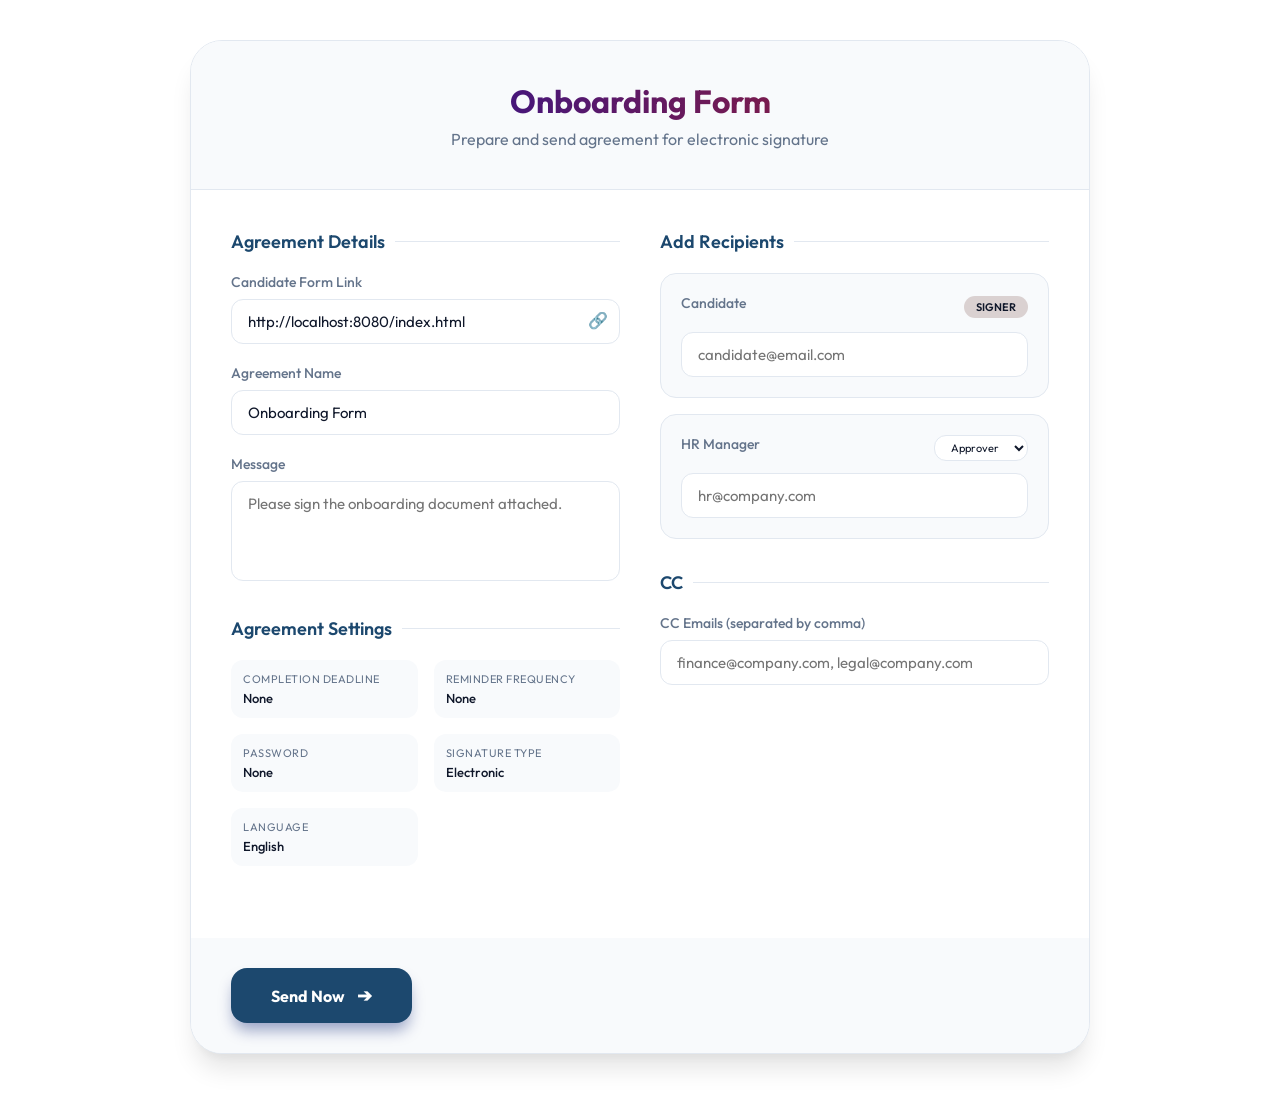
==== src/main/resources/static/hr-dashboard.html @ 6d49c236 "Merged frontend" ====
<!DOCTYPE html>
<html lang="en">

<head>
    <meta charset="UTF-8">
    <meta name="viewport" content="width=device-width, initial-scale=1.0">
    <title>HR Dashboard | Onboarding Agreement</title>
    <link rel="preconnect" href="https://fonts.googleapis.com">
    <link rel="preconnect" href="https://fonts.gstatic.com" crossorigin>
    <link href="https://fonts.googleapis.com/css2?family=Outfit:wght@300;400;600;700&display=swap" rel="stylesheet">
    <style>
        :root {
            --primary: #dad1d1;
            --primary-light: #1c486e;
            --primary-dark: #1c486e;
            --secondary:#1c486e
            --bg-light: #f1f5f9;
            --card-bg: #ffffff;
            --header-bg: #f8fafc;
            --text-main: #0f172a;
            --text-muted: #64748b;
            --border: #e2e8f0;
            --input-bg: #ffffff;
        }

        * {
            margin: 0;
            padding: 0;
            box-sizing: border-box;
            font-family: 'Outfit', sans-serif;
        }

        body {
            min-height: 100vh;
            background: radial-gradient(circle at top left, #ffffff, #ffffff);
            color: var(--text-main);
            display: flex;
            align-items: center;
            justify-content: center;
            padding: 40px 20px;
        }

        .container {
            max-width: 900px;
            width: 100%;
            background: var(--card-bg);
            backdrop-filter: blur(20px);
            border-radius: 32px;
            border: 1px solid var(--border);
            box-shadow: 0 20px 25px -5px rgba(0, 0, 0, 0.1), 0 10px 10px -5px rgba(0, 0, 0, 0.04);
            overflow: hidden;
            animation: slideUp 0.8s ease-out;
        }

        @keyframes slideUp {
            from {
                opacity: 0;
                transform: translateY(30px);
            }

            to {
                opacity: 1;
                transform: translateY(0);
            }
        }

        .header {
            padding: 40px;
            background: var(--header-bg);
            border-bottom: 1px solid var(--border);
            text-align: center;
        }

        h1 {
            font-size: 32px;
            font-weight: 700;
            background: linear-gradient(to right, #1311a7, #ac2121);
            -webkit-background-clip: text;
            background-clip: text;
            -webkit-text-fill-color: transparent;
            margin-bottom: 8px;
        }

        .subtitle {
            color: var(--text-muted);
            font-size: 16px;
        }

        .content {
            padding: 40px;
            display: grid;
            grid-template-columns: 1fr 1fr;
            gap: 40px;
        }

        @media (max-width: 768px) {
            .content {
                grid-template-columns: 1fr;
            }
        }

        .section {
            margin-bottom: 32px;
        }

        .section h2 {
            font-size: 18px;
            font-weight: 600;
            color: var(--primary-light);
            margin-bottom: 20px;
            display: flex;
            align-items: center;
            gap: 10px;
        }

        .section h2::after {
            content: "";
            flex: 1;
            height: 1px;
            background: var(--border);
        }

        .form-group {
            margin-bottom: 20px;
        }

        label {
            display: block;
            font-size: 14px;
            font-weight: 500;
            color: var(--text-muted);
            margin-bottom: 8px;
        }

        input[type="text"],
        input[type="email"],
        textarea,
        select {
            width: 100%;
            padding: 12px 16px;
            background: var(--input-bg);
            border: 1px solid var(--border);
            border-radius: 12px;
            color: var(--text-main);
            font-size: 15px;
            transition: all 0.3s ease;
            outline: none;
        }

        input:focus,
        textarea:focus,
        select:focus {
            border-color: var(--primary);
            box-shadow: 0 0 0 4px rgba(79, 70, 229, 0.1);
            background: #fff;
        }

        textarea {
            height: 100px;
            resize: none;
        }

        .file-upload-wrapper {
            position: relative;
            padding: 20px;
            border: 2px dashed var(--border);
            border-radius: 16px;
            text-align: center;
            transition: all 0.3s ease;
            cursor: pointer;
        }

        .file-upload-wrapper:hover {
            border-color: var(--primary);
            background: rgba(99, 102, 241, 0.05);
        }

        .settings-grid {
            display: grid;
            grid-template-columns: 1fr 1fr;
            gap: 16px;
        }

        .setting-item {
            background: #f8fafc;
            padding: 12px;
            border-radius: 12px;
            font-size: 13px;
        }

        .setting-item span {
            display: block;
            color: var(--text-muted);
            font-size: 11px;
            margin-bottom: 4px;
            text-transform: uppercase;
            letter-spacing: 0.5px;
        }

        .setting-item strong {
            color: var(--text-main);
            font-weight: 500;
        }

        .recipient-card {
            background: #f8fafc;
            padding: 20px;
            border-radius: 16px;
            margin-bottom: 16px;
            border: 1px solid var(--border);
        }

        .recipient-header {
            display: flex;
            justify-content: space-between;
            align-items: center;
            margin-bottom: 12px;
        }

        .badge {
            padding: 4px 12px;
            background: var(--primary);
            border-radius: 100px;
            font-size: 11px;
            font-weight: 600;
            text-transform: uppercase;
        }

        .footer {
            padding: 30px 40px;
            background: #f8fafc;
            display: flex;
            justify-content: space-between;
            align-items: center;
        }

        .btn-send {
            padding: 16px 40px;
            background:#1c486e;
            color: white;
            border: none;
            border-radius: 16px;
            font-size: 16px;
            font-weight: 700;
            cursor: pointer;
            transition: all 0.3s cubic-bezier(0.4, 0, 0.2, 1);
            box-shadow: 0 10px 15px -3px rgba(3, 28, 112, 0.4);
            display: flex;
            align-items: center;
            gap: 12px;
        }

        .btn-send:hover {
            transform: translateY(-2px) scale(1.02);
            box-shadow: 0 20px 25px -5px rgba(99, 102, 241, 0.5);
        }

        .btn-send:active {
            transform: translateY(0);
        }

        .btn-send:disabled {
            background: #475569;
            box-shadow: none;
            cursor: not-allowed;
            transform: none;
        }

        .status-toast {
            position: fixed;
            bottom: 30px;
            right: 30px;
            padding: 16px 24px;
            border-radius: 12px;
            background: #10b981;
            color: white;
            box-shadow: 0 20px 25px -5px rgba(0, 0, 0, 0.2);
            display: none;
            z-index: 1000;
            animation: fadeInRight 0.3s ease-out;
        }

        @keyframes fadeInRight {
            from {
                opacity: 0;
                transform: translateX(20px);
            }

            to {
                opacity: 1;
                transform: translateX(0);
            }
        }

        .loader {
            width: 20px;
            height: 20px;
            border: 2px solid rgba(255, 255, 255, 0.3);
            border-top-color: white;
            border-radius: 50%;
            animation: spin 0.8s linear infinite;
            display: none;
        }

        @keyframes spin {
            to {
                transform: rotate(360deg);
            }
        }
    </style>
</head>

<body>

    <div class="container">
        <header class="header">
            <h1>Onboarding Form</h1>
            <p class="subtitle">Prepare and send agreement for electronic signature</p>
        </header>

        <div class="content">
            <!-- Left Column: Details & Settings -->
            <div class="left-col">
                <div class="section">
                    <h2>Agreement Details</h2>

                    <div class="form-group">
                        <label>Candidate Form Link</label>
                        <div style="position: relative;">
                            <input type="text" id="formLink" value="http://localhost:8080/index.html"
                                placeholder="Enter form URL...">
                            <span style="position: absolute; right: 12px; top: 11px; cursor: help;"
                                title="This link will be sent in the email">🔗</span>
                        </div>
                    </div>

                    <div class="form-group">
                        <label>Agreement Name</label>
                        <input type="text" id="agreementName" value="Onboarding Form">
                    </div>

                    <div class="form-group">
                        <label>Message</label>
                        <textarea id="message" placeholder="Please sign the onboarding document attached."></textarea>
                    </div>
                </div>

                <div class="section">
                    <h2>Agreement Settings</h2>
                    <div class="settings-grid">
                        <div class="setting-item">
                            <span>Completion deadline</span>
                            <strong>None</strong>
                        </div>
                        <div class="setting-item">
                            <span>Reminder frequency</span>
                            <strong>None</strong>
                        </div>
                        <div class="setting-item">
                            <span>Password</span>
                            <strong>None</strong>
                        </div>
                        <div class="setting-item">
                            <span>Signature type</span>
                            <strong>Electronic</strong>
                        </div>
                        <div class="setting-item">
                            <span>Language</span>
                            <strong>English</strong>
                        </div>
                    </div>
                </div>
            </div>

            <!-- Right Column: Recipients & CC -->
            <div class="right-col">
                <div class="section">
                    <h2>Add Recipients</h2>

                    <div class="recipient-card">
                        <div class="recipient-header">
                            <label>Candidate</label>
                            <span class="badge">Signer</span>
                        </div>
                        <input type="email" id="candidateEmail" placeholder="candidate@email.com">
                    </div>

                    <div class="recipient-card">
                        <div class="recipient-header">
                            <label>HR Manager</label>
                            <select style="width: auto; padding: 4px 12px; font-size: 11px; height: auto;">
                                <option>Approver</option>
                                <option>Signer</option>
                            </select>
                        </div>
                        <input type="email" id="hrEmail" placeholder="hr@company.com">
                    </div>
                </div>

                <div class="section">
                    <h2>CC</h2>
                    <div class="form-group">
                        <label>CC Emails (separated by comma)</label>
                        <input type="text" id="ccEmails" placeholder="finance@company.com, legal@company.com">
                    </div>
                </div>
            </div>
        </div>

        <footer class="footer">
            <button class="btn-send" id="sendBtn" onclick="sendForm()">
                <div class="loader" id="loader"></div>
                <span id="btnText">Send Now</span>
                <span style="font-size: 18px;">➔</span>
            </button>
        </footer>
    </div>

    <div id="toast" class="status-toast"></div>

    <script>
        function sendForm() {
            const btn = document.getElementById('sendBtn');
            const loader = document.getElementById('loader');
            const btnText = document.getElementById('btnText');
            const toast = document.getElementById('toast');

            const data = {
                agreementName: document.getElementById('agreementName').value,
                message: document.getElementById('message').value,
                formLink: document.getElementById('formLink').value,
                candidateEmail: document.getElementById('candidateEmail').value,
                hrEmail: document.getElementById('hrEmail').value,
                ccEmails: document.getElementById('ccEmails').value
            };

            if (!data.candidateEmail || !data.candidateEmail.includes('@')) {
                showToast("Please enter a valid candidate email.", "#ef4444");
                return;
            }

            // UI Loading state
            btn.disabled = true;
            loader.style.display = "block";
            btnText.innerText = "Processing...";

            fetch("/api/send-form", {
                method: "POST",
                headers: { "Content-Type": "application/json" },
                body: JSON.stringify(data)
            })
                .then(async res => {
                    const text = await res.text();
                    if (res.ok) {
                        showToast("Agreement sent successfully!", "#10b981");
                    } else {
                        showToast("Error: " + text, "#ef4444");
                    }
                })
                .catch(err => {
                    showToast("Network error occurred.", "#ef4444");
                })
                .finally(() => {
                    btn.disabled = false;
                    loader.style.display = "none";
                    btnText.innerText = "Send Now";
                });
        }

        function showToast(msg, bg) {
            const toast = document.getElementById('toast');
            toast.innerText = msg;
            toast.style.background = bg;
            toast.style.display = "block";
            setTimeout(() => {
                toast.style.display = "none";
            }, 4000);
        }
    </script>
</body>

</html>
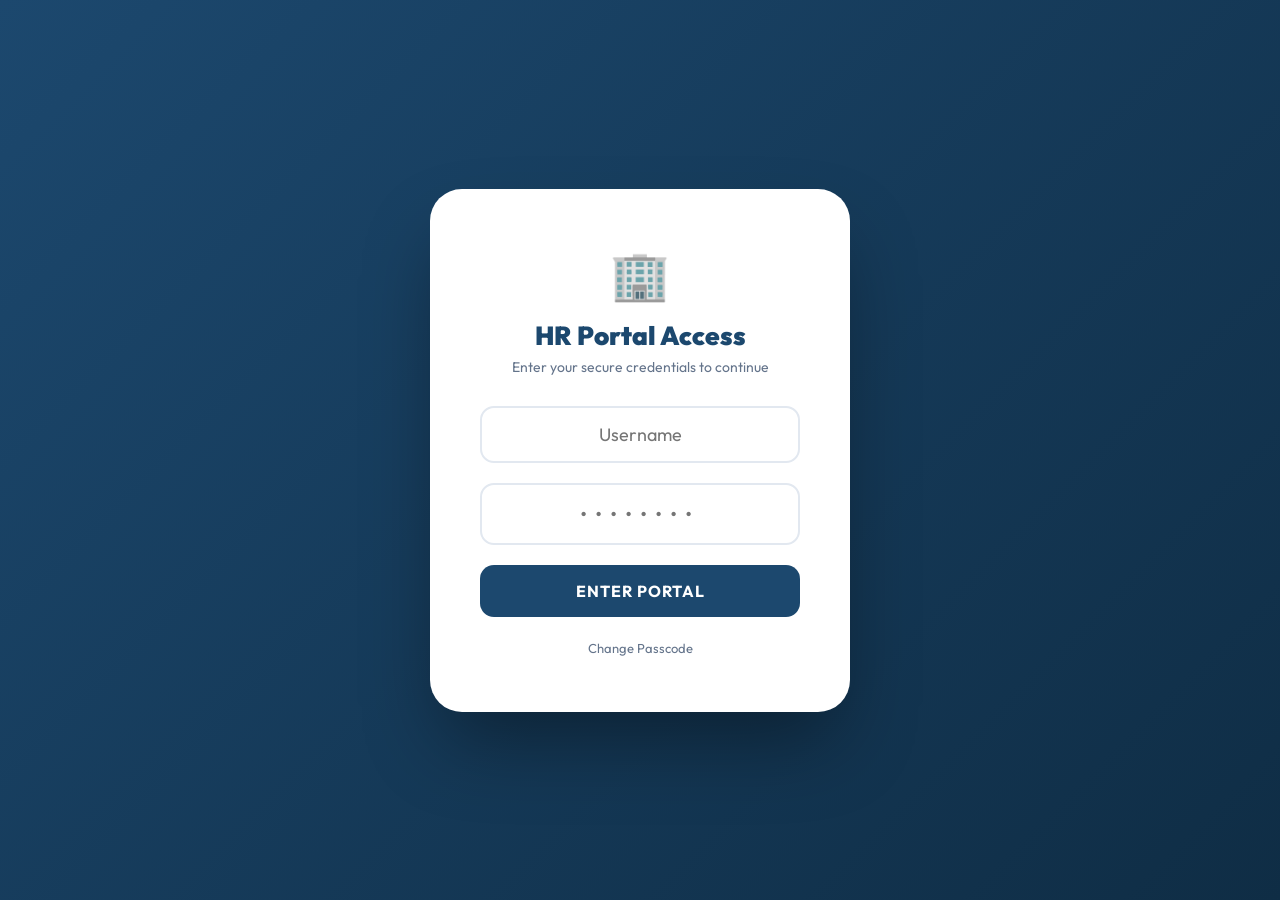
==== commit 2bcef7ed: "added hr process" ====
--- a/src/main/resources/static/hr-dashboard.html
+++ b/src/main/resources/static/hr-dashboard.html
@@ -1,482 +1,340 @@
 <!DOCTYPE html>
 <html lang="en">
-
 <head>
     <meta charset="UTF-8">
     <meta name="viewport" content="width=device-width, initial-scale=1.0">
-    <title>HR Dashboard | Onboarding Agreement</title>
-    <link rel="preconnect" href="https://fonts.googleapis.com">
-    <link rel="preconnect" href="https://fonts.gstatic.com" crossorigin>
-    <link href="https://fonts.googleapis.com/css2?family=Outfit:wght@300;400;600;700&display=swap" rel="stylesheet">
+    <title>HR Portal | Natco Pharma</title>
+    <link href="https://fonts.googleapis.com/css2?family=Outfit:wght@300;400;600;700;900&display=swap" rel="stylesheet">
     <style>
         :root {
-            --primary: #dad1d1;
-            --primary-light: #1c486e;
-            --primary-dark: #1c486e;
-            --secondary:#1c486e
-            --bg-light: #f1f5f9;
-            --card-bg: #ffffff;
-            --header-bg: #f8fafc;
-            --text-main: #0f172a;
+            --primary: #1c486e;
+            --primary-light: #2c5e8c;
+            --secondary: #10b981;
+            --bg: #f0f4f8;
+            --border: #e2e8f0;
             --text-muted: #64748b;
-            --border: #e2e8f0;
-            --input-bg: #ffffff;
-        }
-
-        * {
-            margin: 0;
-            padding: 0;
-            box-sizing: border-box;
-            font-family: 'Outfit', sans-serif;
-        }
+        }
+        * { margin: 0; padding: 0; box-sizing: border-box; font-family: 'Outfit', sans-serif; }
 
         body {
             min-height: 100vh;
-            background: radial-gradient(circle at top left, #ffffff, #ffffff);
-            color: var(--text-main);
-            display: flex;
+            background: linear-gradient(135deg, #1c486e 0%, #0f2d45 100%);
+            display: flex;
+            flex-direction: column;
             align-items: center;
             justify-content: center;
-            padding: 40px 20px;
-        }
-
-        .container {
-            max-width: 900px;
+        }
+
+        /* ── Login Overlay ── */
+        #authOverlay {
+            position: fixed;
+            inset: 0;
+            background: linear-gradient(135deg, #1c486e 0%, #0f2d45 100%);
+            display: flex;
+            align-items: center;
+            justify-content: center;
+            z-index: 999;
+            flex-direction: column;
+        }
+        .auth-card {
+            background: white;
+            padding: 55px 50px;
+            border-radius: 32px;
+            width: 90%;
+            max-width: 420px;
+            text-align: center;
+            box-shadow: 0 40px 80px -15px rgba(0,0,0,0.4);
+        }
+        .auth-logo { font-size: 48px; margin-bottom: 15px; }
+        .auth-card h2 { font-size: 26px; font-weight: 900; color: var(--primary); margin-bottom: 6px; }
+        .auth-card p { color: var(--text-muted); font-size: 14px; margin-bottom: 30px; }
+        .auth-card input {
+            width: 100%; padding: 15px; border: 2px solid var(--border);
+            border-radius: 14px; text-align: center;
+            outline: none; margin-bottom: 20px;
+            font-family: 'Outfit', sans-serif;
+            transition: border-color 0.2s;
+        }
+        .auth-card input[type="text"] { font-size: 18px; }
+        .auth-card input[type="password"] { font-size: 22px; letter-spacing: 8px; }
+        .auth-card input:focus { border-color: var(--primary); }
+        .btn-login {
+            width: 100%; padding: 16px; background: var(--primary);
+            color: white; border: none; border-radius: 14px; font-size: 16px;
+            font-weight: 700; cursor: pointer; letter-spacing: 1px;
+            transition: all 0.2s; font-family: 'Outfit', sans-serif;
+        }
+        .btn-login:hover { background: var(--primary-light); transform: translateY(-2px); }
+        #authError { color: #ef4444; font-size: 13px; margin-top: 12px; display: none; }
+
+        /* ── Portal ── */
+        #portalPage {
+            display: none;
             width: 100%;
-            background: var(--card-bg);
-            backdrop-filter: blur(20px);
-            border-radius: 32px;
-            border: 1px solid var(--border);
-            box-shadow: 0 20px 25px -5px rgba(0, 0, 0, 0.1), 0 10px 10px -5px rgba(0, 0, 0, 0.04);
-            overflow: hidden;
-            animation: slideUp 0.8s ease-out;
-        }
-
-        @keyframes slideUp {
-            from {
-                opacity: 0;
-                transform: translateY(30px);
-            }
-
-            to {
-                opacity: 1;
-                transform: translateY(0);
-            }
-        }
-
-        .header {
-            padding: 40px;
-            background: var(--header-bg);
-            border-bottom: 1px solid var(--border);
+            min-height: 100vh;
+            flex-direction: column;
+            align-items: center;
+        }
+
+        nav {
+            width: 100%;
+            background: rgba(255,255,255,0.07);
+            backdrop-filter: blur(10px);
+            padding: 18px 40px;
+            display: flex;
+            align-items: center;
+            justify-content: space-between;
+            border-bottom: 1px solid rgba(255,255,255,0.1);
+        }
+        .nav-brand { color: white; font-size: 20px; font-weight: 800; letter-spacing: 0.5px; }
+        nav img { height: 50px; filter: brightness(0) invert(1); opacity: 0.85; }
+
+        .portal-body {
+            flex: 1;
+            display: flex;
+            flex-direction: column;
+            align-items: center;
+            justify-content: center;
+            padding: 60px 20px;
+        }
+
+        .welcome-text {
             text-align: center;
-        }
-
-        h1 {
-            font-size: 32px;
-            font-weight: 700;
-            background: linear-gradient(to right, #1311a7, #ac2121);
-            -webkit-background-clip: text;
-            background-clip: text;
-            -webkit-text-fill-color: transparent;
-            margin-bottom: 8px;
-        }
-
-        .subtitle {
-            color: var(--text-muted);
-            font-size: 16px;
-        }
-
-        .content {
-            padding: 40px;
-            display: grid;
-            grid-template-columns: 1fr 1fr;
-            gap: 40px;
-        }
-
-        @media (max-width: 768px) {
-            .content {
-                grid-template-columns: 1fr;
-            }
-        }
-
-        .section {
-            margin-bottom: 32px;
-        }
-
-        .section h2 {
-            font-size: 18px;
-            font-weight: 600;
-            color: var(--primary-light);
-            margin-bottom: 20px;
-            display: flex;
-            align-items: center;
-            gap: 10px;
-        }
-
-        .section h2::after {
-            content: "";
-            flex: 1;
-            height: 1px;
-            background: var(--border);
-        }
-
-        .form-group {
-            margin-bottom: 20px;
-        }
-
-        label {
-            display: block;
-            font-size: 14px;
-            font-weight: 500;
-            color: var(--text-muted);
-            margin-bottom: 8px;
-        }
-
-        input[type="text"],
-        input[type="email"],
-        textarea,
-        select {
+            margin-bottom: 60px;
+            color: white;
+        }
+        .welcome-text h1 { font-size: 38px; font-weight: 900; margin-bottom: 10px; }
+        .welcome-text p { font-size: 16px; opacity: 0.7; }
+
+        .portal-buttons {
+            display: flex;
+            flex-direction: column;
+            gap: 18px;
             width: 100%;
-            padding: 12px 16px;
-            background: var(--input-bg);
-            border: 1px solid var(--border);
-            border-radius: 12px;
-            color: var(--text-main);
-            font-size: 15px;
-            transition: all 0.3s ease;
-            outline: none;
-        }
-
-        input:focus,
-        textarea:focus,
-        select:focus {
-            border-color: var(--primary);
-            box-shadow: 0 0 0 4px rgba(79, 70, 229, 0.1);
-            background: #fff;
-        }
-
-        textarea {
-            height: 100px;
-            resize: none;
-        }
-
-        .file-upload-wrapper {
-            position: relative;
-            padding: 20px;
-            border: 2px dashed var(--border);
-            border-radius: 16px;
-            text-align: center;
-            transition: all 0.3s ease;
+            max-width: 700px;
+        }
+
+        .portal-btn {
+            background: white;
+            border: none;
+            border-radius: 22px;
+            padding: 28px 40px;
+            display: flex;
+            align-items: center;
+            gap: 25px;
             cursor: pointer;
-        }
-
-        .file-upload-wrapper:hover {
-            border-color: var(--primary);
-            background: rgba(99, 102, 241, 0.05);
-        }
-
-        .settings-grid {
-            display: grid;
-            grid-template-columns: 1fr 1fr;
-            gap: 16px;
-        }
-
-        .setting-item {
-            background: #f8fafc;
-            padding: 12px;
-            border-radius: 12px;
+            text-decoration: none;
+            transition: all 0.3s cubic-bezier(0.4, 0, 0.2, 1);
+            box-shadow: 0 8px 25px rgba(0,0,0,0.15);
+            text-align: left;
+        }
+        .portal-btn:hover {
+            transform: translateY(-4px) scale(1.01);
+            box-shadow: 0 20px 50px rgba(0,0,0,0.25);
+        }
+        .portal-btn .icon { font-size: 42px; flex-shrink: 0; }
+        .portal-btn .btn-text h3 {
+            font-size: 20px; font-weight: 800;
+            color: var(--primary); margin-bottom: 4px;
+        }
+        .portal-btn .btn-text p { font-size: 13px; color: var(--text-muted); }
+        .portal-btn .arrow {
+            margin-left: auto; font-size: 22px; color: var(--primary); opacity: 0.4;
+        }
+
+        .logout-btn {
+            margin-top: 50px;
+            background: rgba(255,255,255,0.15);
+            border: 1px solid rgba(255,255,255,0.3);
+            color: white;
+            padding: 10px 30px;
+            border-radius: 30px;
+            cursor: pointer;
             font-size: 13px;
-        }
-
-        .setting-item span {
-            display: block;
-            color: var(--text-muted);
-            font-size: 11px;
-            margin-bottom: 4px;
-            text-transform: uppercase;
-            letter-spacing: 0.5px;
-        }
-
-        .setting-item strong {
-            color: var(--text-main);
-            font-weight: 500;
-        }
-
-        .recipient-card {
-            background: #f8fafc;
-            padding: 20px;
-            border-radius: 16px;
-            margin-bottom: 16px;
-            border: 1px solid var(--border);
-        }
-
-        .recipient-header {
-            display: flex;
-            justify-content: space-between;
-            align-items: center;
-            margin-bottom: 12px;
-        }
-
-        .badge {
-            padding: 4px 12px;
-            background: var(--primary);
-            border-radius: 100px;
-            font-size: 11px;
-            font-weight: 600;
-            text-transform: uppercase;
-        }
-
-        .footer {
-            padding: 30px 40px;
-            background: #f8fafc;
-            display: flex;
-            justify-content: space-between;
-            align-items: center;
-        }
-
-        .btn-send {
-            padding: 16px 40px;
-            background:#1c486e;
-            color: white;
-            border: none;
-            border-radius: 16px;
-            font-size: 16px;
-            font-weight: 700;
-            cursor: pointer;
-            transition: all 0.3s cubic-bezier(0.4, 0, 0.2, 1);
-            box-shadow: 0 10px 15px -3px rgba(3, 28, 112, 0.4);
-            display: flex;
-            align-items: center;
-            gap: 12px;
-        }
-
-        .btn-send:hover {
-            transform: translateY(-2px) scale(1.02);
-            box-shadow: 0 20px 25px -5px rgba(99, 102, 241, 0.5);
-        }
-
-        .btn-send:active {
-            transform: translateY(0);
-        }
-
-        .btn-send:disabled {
-            background: #475569;
-            box-shadow: none;
-            cursor: not-allowed;
-            transform: none;
-        }
-
-        .status-toast {
-            position: fixed;
-            bottom: 30px;
-            right: 30px;
-            padding: 16px 24px;
-            border-radius: 12px;
-            background: #10b981;
-            color: white;
-            box-shadow: 0 20px 25px -5px rgba(0, 0, 0, 0.2);
-            display: none;
-            z-index: 1000;
-            animation: fadeInRight 0.3s ease-out;
-        }
-
-        @keyframes fadeInRight {
-            from {
-                opacity: 0;
-                transform: translateX(20px);
-            }
-
-            to {
-                opacity: 1;
-                transform: translateX(0);
-            }
-        }
-
-        .loader {
-            width: 20px;
-            height: 20px;
-            border: 2px solid rgba(255, 255, 255, 0.3);
-            border-top-color: white;
-            border-radius: 50%;
-            animation: spin 0.8s linear infinite;
-            display: none;
-        }
-
-        @keyframes spin {
-            to {
-                transform: rotate(360deg);
-            }
-        }
+            font-family: 'Outfit', sans-serif;
+            transition: all 0.2s;
+        }
+        .logout-btn:hover { background: rgba(255,255,255,0.25); }
     </style>
 </head>
-
 <body>
 
-    <div class="container">
-        <header class="header">
-            <h1>Onboarding Form</h1>
-            <p class="subtitle">Prepare and send agreement for electronic signature</p>
-        </header>
-
-        <div class="content">
-            <!-- Left Column: Details & Settings -->
-            <div class="left-col">
-                <div class="section">
-                    <h2>Agreement Details</h2>
-
-                    <div class="form-group">
-                        <label>Candidate Form Link</label>
-                        <div style="position: relative;">
-                            <input type="text" id="formLink" value="http://localhost:8080/index.html"
-                                placeholder="Enter form URL...">
-                            <span style="position: absolute; right: 12px; top: 11px; cursor: help;"
-                                title="This link will be sent in the email">🔗</span>
-                        </div>
-                    </div>
-
-                    <div class="form-group">
-                        <label>Agreement Name</label>
-                        <input type="text" id="agreementName" value="Onboarding Form">
-                    </div>
-
-                    <div class="form-group">
-                        <label>Message</label>
-                        <textarea id="message" placeholder="Please sign the onboarding document attached."></textarea>
-                    </div>
-                </div>
-
-                <div class="section">
-                    <h2>Agreement Settings</h2>
-                    <div class="settings-grid">
-                        <div class="setting-item">
-                            <span>Completion deadline</span>
-                            <strong>None</strong>
-                        </div>
-                        <div class="setting-item">
-                            <span>Reminder frequency</span>
-                            <strong>None</strong>
-                        </div>
-                        <div class="setting-item">
-                            <span>Password</span>
-                            <strong>None</strong>
-                        </div>
-                        <div class="setting-item">
-                            <span>Signature type</span>
-                            <strong>Electronic</strong>
-                        </div>
-                        <div class="setting-item">
-                            <span>Language</span>
-                            <strong>English</strong>
-                        </div>
-                    </div>
-                </div>
-            </div>
-
-            <!-- Right Column: Recipients & CC -->
-            <div class="right-col">
-                <div class="section">
-                    <h2>Add Recipients</h2>
-
-                    <div class="recipient-card">
-                        <div class="recipient-header">
-                            <label>Candidate</label>
-                            <span class="badge">Signer</span>
-                        </div>
-                        <input type="email" id="candidateEmail" placeholder="candidate@email.com">
-                    </div>
-
-                    <div class="recipient-card">
-                        <div class="recipient-header">
-                            <label>HR Manager</label>
-                            <select style="width: auto; padding: 4px 12px; font-size: 11px; height: auto;">
-                                <option>Approver</option>
-                                <option>Signer</option>
-                            </select>
-                        </div>
-                        <input type="email" id="hrEmail" placeholder="hr@company.com">
-                    </div>
-                </div>
-
-                <div class="section">
-                    <h2>CC</h2>
-                    <div class="form-group">
-                        <label>CC Emails (separated by comma)</label>
-                        <input type="text" id="ccEmails" placeholder="finance@company.com, legal@company.com">
-                    </div>
-                </div>
+    <!-- LOGIN OVERLAY -->
+    <div id="authOverlay">
+        <div class="auth-card" id="loginCard">
+            <div class="auth-logo">🏢</div>
+            <h2>HR Portal Access</h2>
+            <p>Enter your secure credentials to continue</p>
+            <input type="text" id="hrUsername" placeholder="Username" 
+                onkeydown="if(event.key==='Enter') document.getElementById('hrPasscode').focus()">
+            <input type="password" id="hrPasscode" placeholder="••••••••" maxlength="10"
+                onkeydown="if(event.key==='Enter') verifyHR()">
+            <button class="btn-login" onclick="verifyHR()">ENTER PORTAL</button>
+            <p id="authError">❌ Incorrect Username or Passcode.</p>
+            <div style="margin-top:20px;">
+                <a href="#" onclick="togglePasswordChange(true)" style="color:var(--text-muted); font-size:13px; text-decoration:none;">Change Passcode</a>
             </div>
         </div>
 
-        <footer class="footer">
-            <button class="btn-send" id="sendBtn" onclick="sendForm()">
-                <div class="loader" id="loader"></div>
-                <span id="btnText">Send Now</span>
-                <span style="font-size: 18px;">➔</span>
-            </button>
-        </footer>
+        <div class="auth-card" id="changePwCard" style="display:none;">
+            <div class="auth-logo">🔐</div>
+            <h2>Change Credentials</h2>
+            <p>Update your portal access username and passcode</p>
+            <input type="password" id="oldPasscode" placeholder="Old Passcode" maxlength="10">
+            <input type="text" id="newUsername" placeholder="New Username" 
+                onkeydown="if(event.key==='Enter') document.getElementById('newPasscode').focus()">
+            <input type="password" id="newPasscode" placeholder="New Passcode (min 5)" maxlength="10">
+            <input type="password" id="confirmPasscode" placeholder="Confirm New" maxlength="10">
+            <button class="btn-login" onclick="changePasscode()">UPDATE CREDENTIALS</button>
+            <p id="pwError" style="color:#ef4444; font-size:13px; margin-top:12px; display:none;"></p>
+            <div style="margin-top:20px;">
+                <a href="#" onclick="togglePasswordChange(false)" style="color:var(--text-muted); font-size:13px; text-decoration:none;">Cancel & Back to Login</a>
+            </div>
+        </div>
     </div>
 
-    <div id="toast" class="status-toast"></div>
+    <!-- PORTAL PAGE -->
+    <div id="portalPage" style="display:none; flex-direction:column; align-items:center; width:100%; min-height:100vh;">
+        <nav>
+            <span class="nav-brand">HR Recruitment Portal</span>
+            <img src="logo.png" alt="Natco Pharma" onerror="this.style.display='none'">
+        </nav>
+
+        <div class="portal-body">
+            <div class="welcome-text">
+                <h1>Welcome, HR Associate </h1>
+            </div>
+
+            <div class="portal-buttons">
+                <a class="portal-btn" href="hr-onboarding.html" onclick="guardNav(event, 'hr-onboarding.html')">
+                    <div class="icon">📧</div>
+                    <div class="btn-text">
+                        <h3>Initiate Onboarding Application</h3>
+                        <p>Prepare and send candidate registration links via email</p>
+                    </div>
+                    <div class="arrow">›</div>
+                </a>
+
+                <a class="portal-btn" href="hr-responses.html" onclick="guardNav(event, 'hr-responses.html')">
+                    <div class="icon">📊</div>
+                    <div class="btn-text">
+                        <h3>Candidate Responses</h3>
+                        <p>Submission status and view filled applications</p>
+                    </div>
+                    <div class="arrow">›</div>
+                </a>
+
+                <a class="portal-btn" href="hr-verification.html" onclick="guardNav(event, 'hr-verification.html')">
+                    <div class="icon">🛡️</div>
+                    <div class="btn-text">
+                        <h3>Verification</h3>
+                        <p>CTC audit, candidate review, and PDF report generation</p>
+                    </div>
+                    <div class="arrow">›</div>
+                </a>
+            </div>
+
+            <button class="logout-btn" onclick="logout()">🔓 Sign Out</button>
+        </div>
+    </div>
 
     <script>
-        function sendForm() {
-            const btn = document.getElementById('sendBtn');
-            const loader = document.getElementById('loader');
-            const btnText = document.getElementById('btnText');
-            const toast = document.getElementById('toast');
-
-            const data = {
-                agreementName: document.getElementById('agreementName').value,
-                message: document.getElementById('message').value,
-                formLink: document.getElementById('formLink').value,
-                candidateEmail: document.getElementById('candidateEmail').value,
-                hrEmail: document.getElementById('hrEmail').value,
-                ccEmails: document.getElementById('ccEmails').value
-            };
-
-            if (!data.candidateEmail || !data.candidateEmail.includes('@')) {
-                showToast("Please enter a valid candidate email.", "#ef4444");
+        function checkAuth() {
+            if (sessionStorage.getItem('hr_authed') === 'true') {
+                showPortal();
+            }
+        }
+
+        function getExpectedUsername() {
+            return localStorage.getItem('hr_username_custom') || 'admin';
+        }
+
+        function getExpectedPasscode() {
+            return localStorage.getItem('hr_passcode_custom') || 'NATCO123';
+        }
+
+        function verifyHR() {
+            const user = document.getElementById('hrUsername').value.trim().toLowerCase();
+            const pin = document.getElementById('hrPasscode').value;
+            const expUser = getExpectedUsername().toLowerCase();
+
+            if (user === expUser && pin === getExpectedPasscode()) {
+                sessionStorage.setItem('hr_authed', 'true');
+                showPortal();
+            } else {
+                const err = document.getElementById('authError');
+                err.innerText = '❌ Incorrect Username or Passcode.';
+                err.style.display = 'block';
+                document.getElementById('hrPasscode').value = '';
+                document.getElementById('hrPasscode').focus();
+            }
+        }
+
+        function togglePasswordChange(show) {
+            document.getElementById('loginCard').style.display = show ? 'none' : 'block';
+            document.getElementById('changePwCard').style.display = show ? 'block' : 'none';
+            document.getElementById('pwError').style.display = 'none';
+            document.getElementById('oldPasscode').value = '';
+            document.getElementById('newUsername').value = '';
+            document.getElementById('newPasscode').value = '';
+            document.getElementById('confirmPasscode').value = '';
+        }
+
+        function changePasscode() {
+            const oldP = document.getElementById('oldPasscode').value;
+            const newU = document.getElementById('newUsername').value.trim();
+            const newP = document.getElementById('newPasscode').value;
+            const confP = document.getElementById('confirmPasscode').value;
+            const err = document.getElementById('pwError');
+
+            if (oldP !== getExpectedPasscode()) {
+                err.innerText = "❌ Old passcode is incorrect.";
+                err.style.display = "block";
                 return;
             }
-
-            // UI Loading state
-            btn.disabled = true;
-            loader.style.display = "block";
-            btnText.innerText = "Processing...";
-
-            fetch("/api/send-form", {
-                method: "POST",
-                headers: { "Content-Type": "application/json" },
-                body: JSON.stringify(data)
-            })
-                .then(async res => {
-                    const text = await res.text();
-                    if (res.ok) {
-                        showToast("Agreement sent successfully!", "#10b981");
-                    } else {
-                        showToast("Error: " + text, "#ef4444");
-                    }
-                })
-                .catch(err => {
-                    showToast("Network error occurred.", "#ef4444");
-                })
-                .finally(() => {
-                    btn.disabled = false;
-                    loader.style.display = "none";
-                    btnText.innerText = "Send Now";
-                });
-        }
-
-        function showToast(msg, bg) {
-            const toast = document.getElementById('toast');
-            toast.innerText = msg;
-            toast.style.background = bg;
-            toast.style.display = "block";
-            setTimeout(() => {
-                toast.style.display = "none";
-            }, 4000);
-        }
+            if (newU.length < 3) {
+                err.innerText = "❌ New username must be at least 3 characters.";
+                err.style.display = "block";
+                return;
+            }
+            if (newP.length < 5) {
+                err.innerText = "❌ New passcode must be at least 5 characters.";
+                err.style.display = "block";
+                return;
+            }
+            if (newP !== confP) {
+                err.innerText = "❌ New passcodes do not match.";
+                err.style.display = "block";
+                return;
+            }
+
+            localStorage.setItem('hr_username_custom', newU);
+            localStorage.setItem('hr_passcode_custom', newP);
+            alert("✅ Credentials updated successfully! Please login with your new credentials.");
+            togglePasswordChange(false);
+        }
+
+        function showPortal() {
+            document.getElementById('authOverlay').style.display = 'none';
+            document.getElementById('portalPage').style.display = 'flex';
+        }
+
+        function guardNav(e, page) {
+            e.preventDefault();
+            if (sessionStorage.getItem('hr_authed') === 'true') {
+                window.location.href = page;
+            } else {
+                sessionStorage.removeItem('hr_authed');
+                window.location.href = 'hr-dashboard.html';
+            }
+        }
+
+        function logout() {
+            sessionStorage.removeItem('hr_authed');
+            location.reload();
+        }
+
+        checkAuth();
     </script>
 </body>
-
 </html>
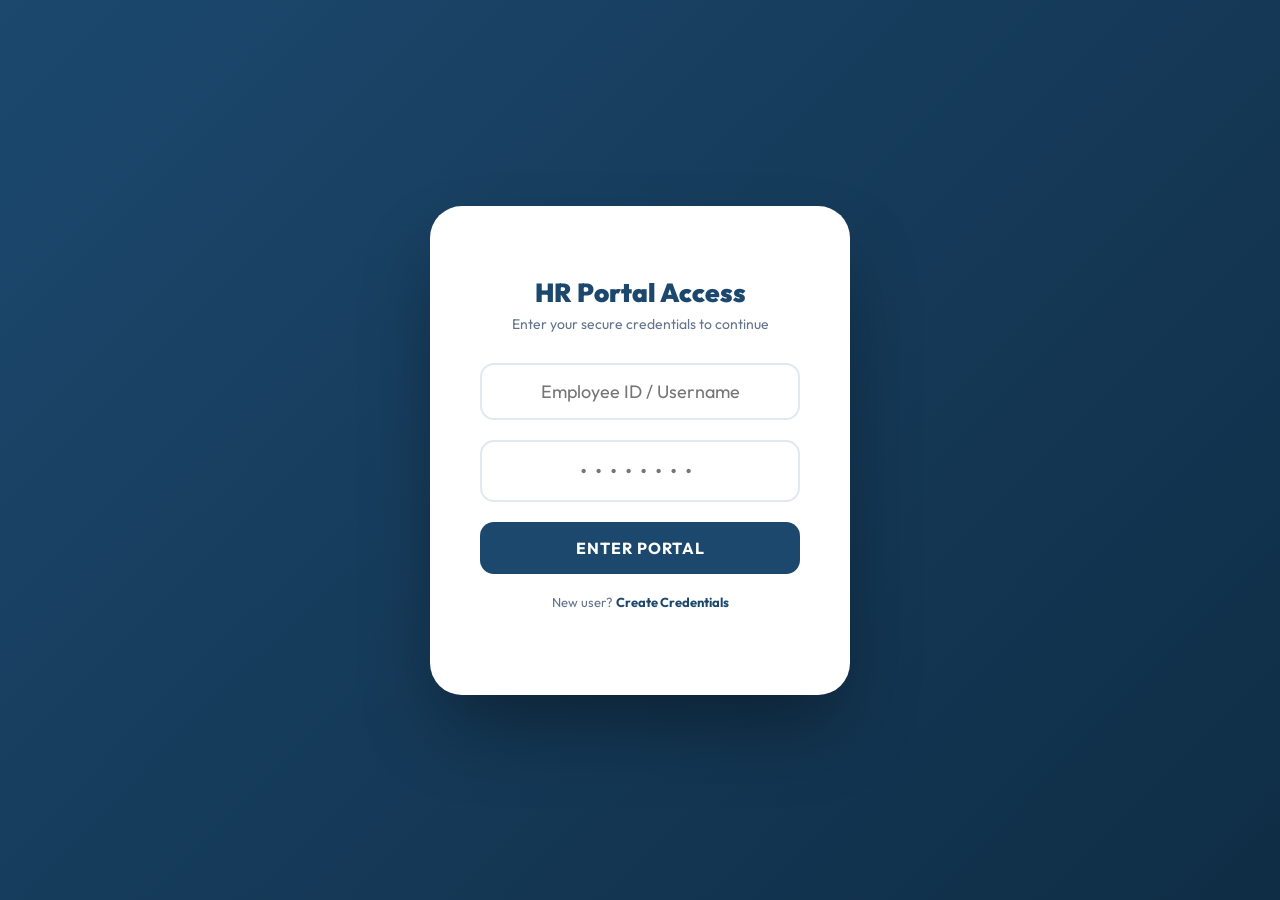
==== commit 8874229d: "worked in server" ====
--- a/src/main/resources/static/hr-dashboard.html
+++ b/src/main/resources/static/hr-dashboard.html
@@ -1,5 +1,6 @@
 <!DOCTYPE html>
 <html lang="en">
+
 <head>
     <meta charset="UTF-8">
     <meta name="viewport" content="width=device-width, initial-scale=1.0">
@@ -14,7 +15,13 @@
             --border: #e2e8f0;
             --text-muted: #64748b;
         }
-        * { margin: 0; padding: 0; box-sizing: border-box; font-family: 'Outfit', sans-serif; }
+
+        * {
+            margin: 0;
+            padding: 0;
+            box-sizing: border-box;
+            font-family: 'Outfit', sans-serif;
+        }
 
         body {
             min-height: 100vh;
@@ -36,6 +43,7 @@
             z-index: 999;
             flex-direction: column;
         }
+
         .auth-card {
             background: white;
             padding: 55px 50px;
@@ -43,29 +51,78 @@
             width: 90%;
             max-width: 420px;
             text-align: center;
-            box-shadow: 0 40px 80px -15px rgba(0,0,0,0.4);
-        }
-        .auth-logo { font-size: 48px; margin-bottom: 15px; }
-        .auth-card h2 { font-size: 26px; font-weight: 900; color: var(--primary); margin-bottom: 6px; }
-        .auth-card p { color: var(--text-muted); font-size: 14px; margin-bottom: 30px; }
+            box-shadow: 0 40px 80px -15px rgba(0, 0, 0, 0.4);
+        }
+
+        .auth-logo {
+            font-size: 48px;
+            margin-bottom: 15px;
+        }
+
+        .auth-card h2 {
+            font-size: 26px;
+            font-weight: 900;
+            color: var(--primary);
+            margin-bottom: 6px;
+        }
+
+        .auth-card p {
+            color: var(--text-muted);
+            font-size: 14px;
+            margin-bottom: 30px;
+        }
+
         .auth-card input {
-            width: 100%; padding: 15px; border: 2px solid var(--border);
-            border-radius: 14px; text-align: center;
-            outline: none; margin-bottom: 20px;
+            width: 100%;
+            padding: 15px;
+            border: 2px solid var(--border);
+            border-radius: 14px;
+            text-align: center;
+            outline: none;
+            margin-bottom: 20px;
             font-family: 'Outfit', sans-serif;
             transition: border-color 0.2s;
         }
-        .auth-card input[type="text"] { font-size: 18px; }
-        .auth-card input[type="password"] { font-size: 22px; letter-spacing: 8px; }
-        .auth-card input:focus { border-color: var(--primary); }
+
+        .auth-card input[type="text"] {
+            font-size: 18px;
+        }
+
+        .auth-card input[type="password"] {
+            font-size: 22px;
+            letter-spacing: 8px;
+        }
+
+        .auth-card input:focus {
+            border-color: var(--primary);
+        }
+
         .btn-login {
-            width: 100%; padding: 16px; background: var(--primary);
-            color: white; border: none; border-radius: 14px; font-size: 16px;
-            font-weight: 700; cursor: pointer; letter-spacing: 1px;
-            transition: all 0.2s; font-family: 'Outfit', sans-serif;
-        }
-        .btn-login:hover { background: var(--primary-light); transform: translateY(-2px); }
-        #authError { color: #ef4444; font-size: 13px; margin-top: 12px; display: none; }
+            width: 100%;
+            padding: 16px;
+            background: var(--primary);
+            color: white;
+            border: none;
+            border-radius: 14px;
+            font-size: 16px;
+            font-weight: 700;
+            cursor: pointer;
+            letter-spacing: 1px;
+            transition: all 0.2s;
+            font-family: 'Outfit', sans-serif;
+        }
+
+        .btn-login:hover {
+            background: var(--primary-light);
+            transform: translateY(-2px);
+        }
+
+        #authError {
+            color: #ef4444;
+            font-size: 13px;
+            margin-top: 12px;
+            display: none;
+        }
 
         /* ── Portal ── */
         #portalPage {
@@ -78,16 +135,29 @@
 
         nav {
             width: 100%;
-            background: rgba(255,255,255,0.07);
+            background: rgba(255, 255, 255, 0.07);
             backdrop-filter: blur(10px);
             padding: 18px 40px;
             display: flex;
             align-items: center;
             justify-content: space-between;
-            border-bottom: 1px solid rgba(255,255,255,0.1);
-        }
-        .nav-brand { color: white; font-size: 20px; font-weight: 800; letter-spacing: 0.5px; }
-        nav img { height: 50px; filter: brightness(0) invert(1); opacity: 0.85; }
+            border-bottom: 1px solid rgba(255, 255, 255, 0.1);
+        }
+
+        .nav-brand {
+            color: white;
+            font-size: 20px;
+            font-weight: 800;
+            letter-spacing: 0.5px;
+        }
+
+        nav img {
+            height: 62px;
+            background: white;
+            padding: 2px 6px;
+            border-radius: 6px;
+            object-fit: contain;
+        }
 
         .portal-body {
             flex: 1;
@@ -103,8 +173,17 @@
             margin-bottom: 60px;
             color: white;
         }
-        .welcome-text h1 { font-size: 38px; font-weight: 900; margin-bottom: 10px; }
-        .welcome-text p { font-size: 16px; opacity: 0.7; }
+
+        .welcome-text h1 {
+            font-size: 38px;
+            font-weight: 900;
+            margin-bottom: 10px;
+        }
+
+        .welcome-text p {
+            font-size: 16px;
+            opacity: 0.7;
+        }
 
         .portal-buttons {
             display: flex;
@@ -125,27 +204,43 @@
             cursor: pointer;
             text-decoration: none;
             transition: all 0.3s cubic-bezier(0.4, 0, 0.2, 1);
-            box-shadow: 0 8px 25px rgba(0,0,0,0.15);
+            box-shadow: 0 8px 25px rgba(0, 0, 0, 0.15);
             text-align: left;
         }
+
         .portal-btn:hover {
             transform: translateY(-4px) scale(1.01);
-            box-shadow: 0 20px 50px rgba(0,0,0,0.25);
-        }
-        .portal-btn .icon { font-size: 42px; flex-shrink: 0; }
+            box-shadow: 0 20px 50px rgba(0, 0, 0, 0.25);
+        }
+
+        .portal-btn .icon {
+            font-size: 42px;
+            flex-shrink: 0;
+        }
+
         .portal-btn .btn-text h3 {
-            font-size: 20px; font-weight: 800;
-            color: var(--primary); margin-bottom: 4px;
-        }
-        .portal-btn .btn-text p { font-size: 13px; color: var(--text-muted); }
+            font-size: 20px;
+            font-weight: 800;
+            color: var(--primary);
+            margin-bottom: 4px;
+        }
+
+        .portal-btn .btn-text p {
+            font-size: 13px;
+            color: var(--text-muted);
+        }
+
         .portal-btn .arrow {
-            margin-left: auto; font-size: 22px; color: var(--primary); opacity: 0.4;
+            margin-left: auto;
+            font-size: 22px;
+            color: var(--primary);
+            opacity: 0.4;
         }
 
         .logout-btn {
             margin-top: 50px;
-            background: rgba(255,255,255,0.15);
-            border: 1px solid rgba(255,255,255,0.3);
+            background: rgba(255, 255, 255, 0.15);
+            border: 1px solid rgba(255, 255, 255, 0.3);
             color: white;
             padding: 10px 30px;
             border-radius: 30px;
@@ -154,41 +249,47 @@
             font-family: 'Outfit', sans-serif;
             transition: all 0.2s;
         }
-        .logout-btn:hover { background: rgba(255,255,255,0.25); }
+
+        .logout-btn:hover {
+            background: rgba(255, 255, 255, 0.25);
+        }
     </style>
 </head>
+
 <body>
 
     <!-- LOGIN OVERLAY -->
     <div id="authOverlay">
         <div class="auth-card" id="loginCard">
-            <div class="auth-logo">🏢</div>
+            <div class="auth-logo"></div>
             <h2>HR Portal Access</h2>
             <p>Enter your secure credentials to continue</p>
-            <input type="text" id="hrUsername" placeholder="Username" 
+            <input type="text" id="hrUsername" placeholder="Employee ID / Username"
                 onkeydown="if(event.key==='Enter') document.getElementById('hrPasscode').focus()">
             <input type="password" id="hrPasscode" placeholder="••••••••" maxlength="10"
                 onkeydown="if(event.key==='Enter') verifyHR()">
             <button class="btn-login" onclick="verifyHR()">ENTER PORTAL</button>
             <p id="authError">❌ Incorrect Username or Passcode.</p>
             <div style="margin-top:20px;">
-                <a href="#" onclick="togglePasswordChange(true)" style="color:var(--text-muted); font-size:13px; text-decoration:none;">Change Passcode</a>
+                <p style="color:var(--text-muted); font-size:13px;">New user? 
+                    <a href="#" onclick="toggleSignup(true)" style="color:var(--primary); font-weight:700; text-decoration:none;">Create Credentials</a>
+                </p>
             </div>
         </div>
 
-        <div class="auth-card" id="changePwCard" style="display:none;">
-            <div class="auth-logo">🔐</div>
-            <h2>Change Credentials</h2>
-            <p>Update your portal access username and passcode</p>
-            <input type="password" id="oldPasscode" placeholder="Old Passcode" maxlength="10">
-            <input type="text" id="newUsername" placeholder="New Username" 
-                onkeydown="if(event.key==='Enter') document.getElementById('newPasscode').focus()">
-            <input type="password" id="newPasscode" placeholder="New Passcode (min 5)" maxlength="10">
-            <input type="password" id="confirmPasscode" placeholder="Confirm New" maxlength="10">
-            <button class="btn-login" onclick="changePasscode()">UPDATE CREDENTIALS</button>
-            <p id="pwError" style="color:#ef4444; font-size:13px; margin-top:12px; display:none;"></p>
+        <div class="auth-card" id="signupCard" style="display:none;">
+            <div class="auth-logo">📝</div>
+            <h2>Create HR Account</h2>
+            <p>Register your employee details to access the portal</p>
+            <input type="text" id="regFullName" placeholder="Full Name (e.g. John Doe)">
+            <input type="text" id="regUsername" placeholder="Employee ID / Username">
+            <input type="password" id="regPasscode" placeholder="New Passcode (min 5)" maxlength="10">
+            <input type="password" id="regConfirmPasscode" placeholder="Confirm Passcode" maxlength="10">
+            <button class="btn-login" onclick="registerHR()">CREATE ACCOUNT</button>
+            <p id="regError" style="color:#ef4444; font-size:13px; margin-top:12px; display:none;"></p>
             <div style="margin-top:20px;">
-                <a href="#" onclick="togglePasswordChange(false)" style="color:var(--text-muted); font-size:13px; text-decoration:none;">Cancel & Back to Login</a>
+                <a href="#" onclick="toggleSignup(false)"
+                    style="color:var(--text-muted); font-size:13px; text-decoration:none;">Back to Login</a>
             </div>
         </div>
     </div>
@@ -197,7 +298,7 @@
     <div id="portalPage" style="display:none; flex-direction:column; align-items:center; width:100%; min-height:100vh;">
         <nav>
             <span class="nav-brand">HR Recruitment Portal</span>
-            <img src="logo.png" alt="Natco Pharma" onerror="this.style.display='none'">
+            <img src="logo.jpg" alt="Natco Pharma" onerror="this.style.display='none'">
         </nav>
 
         <div class="portal-body">
@@ -253,68 +354,106 @@
             return localStorage.getItem('hr_passcode_custom') || 'NATCO123';
         }
 
-        function verifyHR() {
-            const user = document.getElementById('hrUsername').value.trim().toLowerCase();
+        async function verifyHR() {
+            const user = document.getElementById('hrUsername').value.trim();
             const pin = document.getElementById('hrPasscode').value;
-            const expUser = getExpectedUsername().toLowerCase();
-
-            if (user === expUser && pin === getExpectedPasscode()) {
-                sessionStorage.setItem('hr_authed', 'true');
-                showPortal();
-            } else {
+
+            if (!user || !pin) {
                 const err = document.getElementById('authError');
-                err.innerText = '❌ Incorrect Username or Passcode.';
+                err.innerText = '❌ Username and Passcode are required.';
                 err.style.display = 'block';
-                document.getElementById('hrPasscode').value = '';
-                document.getElementById('hrPasscode').focus();
-            }
-        }
-
-        function togglePasswordChange(show) {
+                return;
+            }
+
+            try {
+                const res = await fetch('/api/login/hr', {
+                    method: 'POST',
+                    headers: { 'Content-Type': 'application/json' },
+                    body: JSON.stringify({ username: user, password: pin })
+                });
+
+                const data = await res.json();
+
+                if (data.success) {
+                    sessionStorage.setItem('hr_authed', 'true');
+                    sessionStorage.setItem('hr_name', data.empName || user);
+                    sessionStorage.setItem('hr_code', data.empCode);
+                    showPortal();
+                } else {
+                    const err = document.getElementById('authError');
+                    err.innerText = '❌ ' + (data.message || 'Incorrect Username or Passcode.');
+                    err.style.display = 'block';
+                    document.getElementById('hrPasscode').value = '';
+                    document.getElementById('hrPasscode').focus();
+                }
+            } catch (e) {
+                const err = document.getElementById('authError');
+                err.innerText = '❌ Server connection failed.';
+                err.style.display = 'block';
+            }
+        }
+
+        function toggleSignup(show) {
             document.getElementById('loginCard').style.display = show ? 'none' : 'block';
-            document.getElementById('changePwCard').style.display = show ? 'block' : 'none';
-            document.getElementById('pwError').style.display = 'none';
-            document.getElementById('oldPasscode').value = '';
-            document.getElementById('newUsername').value = '';
-            document.getElementById('newPasscode').value = '';
-            document.getElementById('confirmPasscode').value = '';
-        }
-
-        function changePasscode() {
-            const oldP = document.getElementById('oldPasscode').value;
-            const newU = document.getElementById('newUsername').value.trim();
-            const newP = document.getElementById('newPasscode').value;
-            const confP = document.getElementById('confirmPasscode').value;
-            const err = document.getElementById('pwError');
-
-            if (oldP !== getExpectedPasscode()) {
-                err.innerText = "❌ Old passcode is incorrect.";
+            document.getElementById('signupCard').style.display = show ? 'block' : 'none';
+            document.getElementById('authError').style.display = 'none';
+            document.getElementById('regError').style.display = 'none';
+        }
+
+        async function registerHR() {
+            const name = document.getElementById('regFullName').value.trim();
+            const user = document.getElementById('regUsername').value.trim();
+            const pin = document.getElementById('regPasscode').value;
+            const conf = document.getElementById('regConfirmPasscode').value;
+            const err = document.getElementById('regError');
+
+            if (!name || !user || !pin || !conf) {
+                err.innerText = "❌ All fields are required.";
                 err.style.display = "block";
                 return;
             }
-            if (newU.length < 3) {
-                err.innerText = "❌ New username must be at least 3 characters.";
+            if (pin.length < 5) {
+                err.innerText = "❌ Passcode must be at least 5 characters.";
                 err.style.display = "block";
                 return;
             }
-            if (newP.length < 5) {
-                err.innerText = "❌ New passcode must be at least 5 characters.";
+            if (pin !== conf) {
+                err.innerText = "❌ Passcodes do not match.";
                 err.style.display = "block";
                 return;
             }
-            if (newP !== confP) {
-                err.innerText = "❌ New passcodes do not match.";
+
+            try {
+                const res = await fetch('/api/login/hr/signup', {
+                    method: 'POST',
+                    headers: { 'Content-Type': 'application/json' },
+                    body: JSON.stringify({ 
+                        username: user, 
+                        password: pin,
+                        empName: name 
+                    })
+                });
+
+                const data = await res.json();
+                if (res.ok) {
+                    alert("✅ Account created successfully! Please login.");
+                    toggleSignup(false);
+                    document.getElementById('hrUsername').value = user;
+                } else {
+                    err.innerText = "❌ " + (data.message || "Registration failed.");
+                    err.style.display = "block";
+                }
+            } catch (e) {
+                err.innerText = "❌ Server connection failed.";
                 err.style.display = "block";
-                return;
-            }
-
-            localStorage.setItem('hr_username_custom', newU);
-            localStorage.setItem('hr_passcode_custom', newP);
-            alert("✅ Credentials updated successfully! Please login with your new credentials.");
-            togglePasswordChange(false);
+            }
         }
 
         function showPortal() {
+            const hrName = sessionStorage.getItem('hr_name') || 'Associate';
+            const welcomeTitle = document.querySelector('.welcome-text h1');
+            if (welcomeTitle) welcomeTitle.innerText = `Welcome, ${hrName}`;
+            
             document.getElementById('authOverlay').style.display = 'none';
             document.getElementById('portalPage').style.display = 'flex';
         }
@@ -337,4 +476,5 @@
         checkAuth();
     </script>
 </body>
+
 </html>
